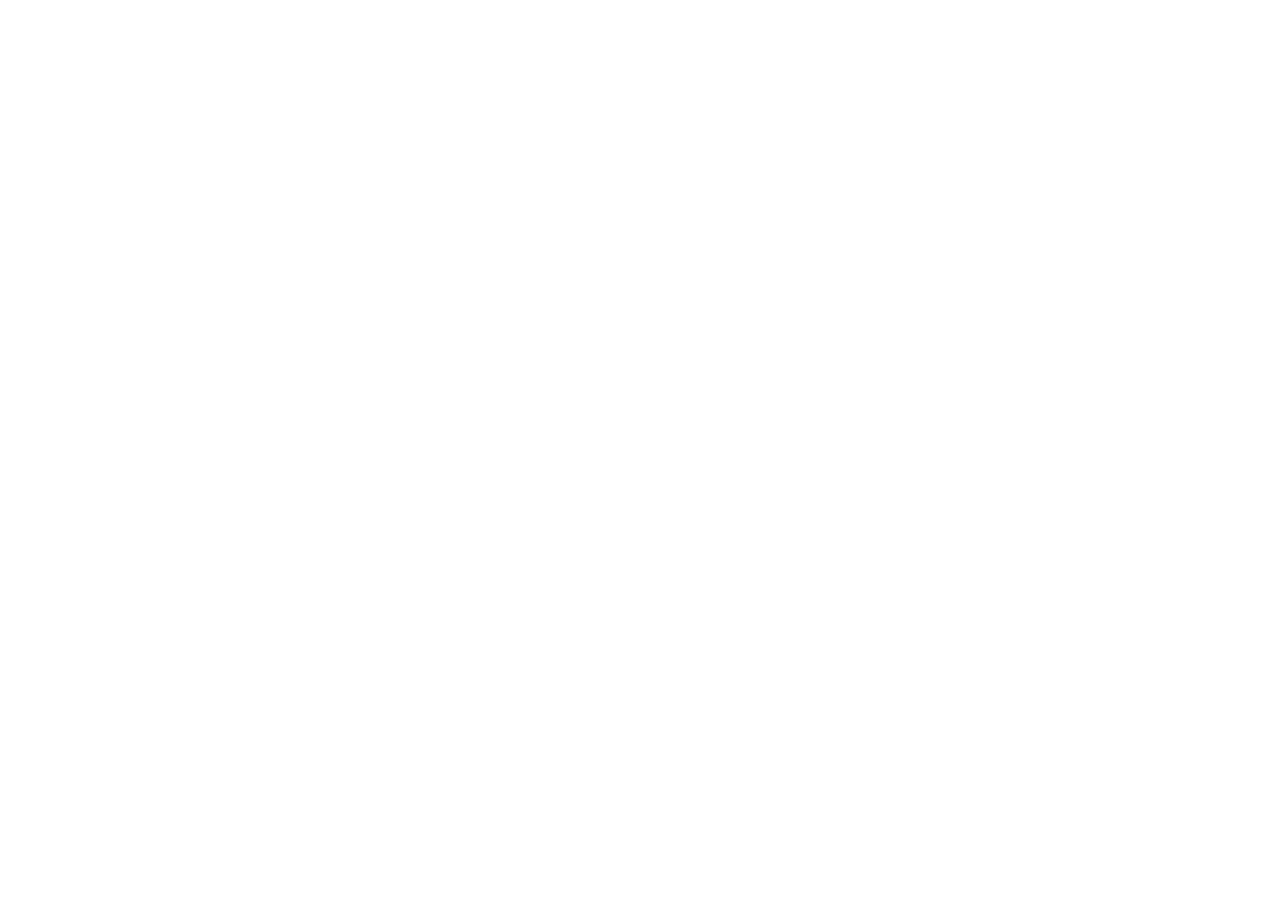
==== index.html @ 3644f4b9 "Criei o Index" ====
<!DOCTYPE html>
<html lang="en">
<head>
    <meta charset="UTF-8">
    <meta http-equiv="X-UA-Compatible" content="IE=edge">
    <meta name="viewport" content="width=device-width, initial-scale=1.0">
    <title>Projeto Redes Sociais</title>
    <link rel="shortcut icon" href="favicon.ico" type="image/x-icon">
    <link rel="stylesheet" href="estilos/style.css">
</head>
<body>
    
</body>
</html>
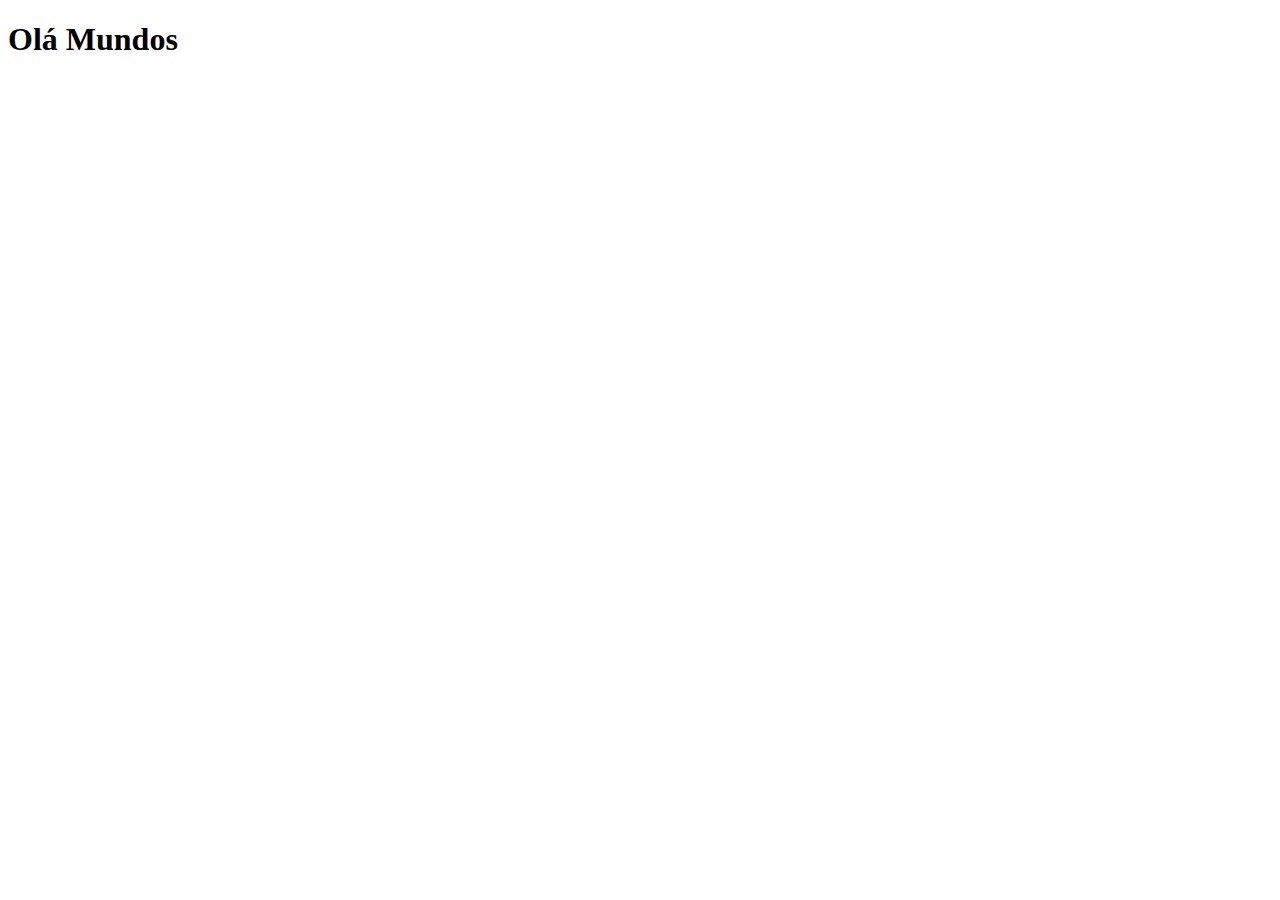
==== commit 679c5897: "Update index.html" ====
--- a/index.html
+++ b/index.html
@@ -9,6 +9,6 @@
     <link rel="stylesheet" href="estilos/style.css">
 </head>
 <body>
-    
+    <h1>Olá Mundos</h1>
 </body>
 </html>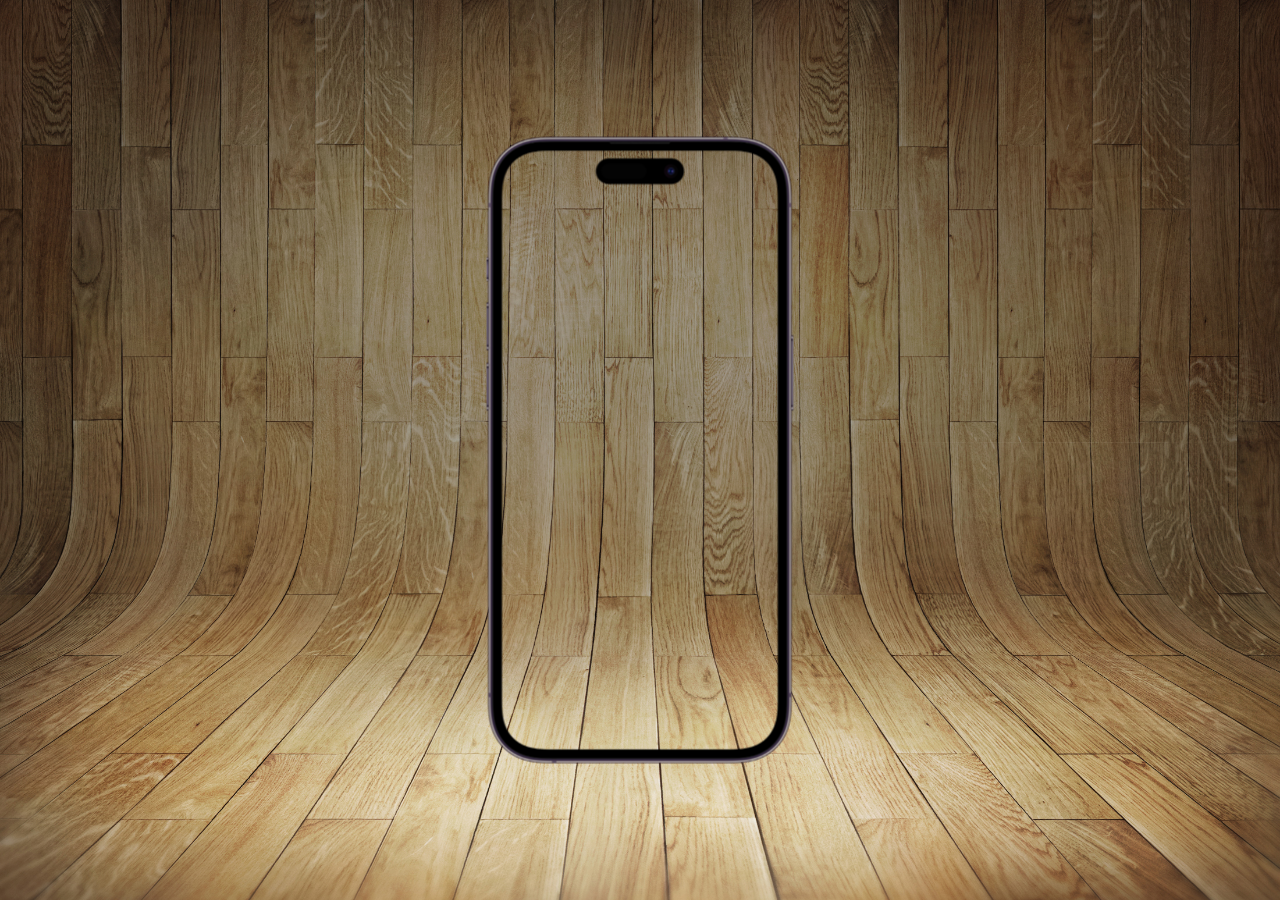
==== commit bf82f064: "atualizado" ====
--- a/index.html
+++ b/index.html
@@ -9,6 +9,13 @@
     <link rel="stylesheet" href="estilos/style.css">
 </head>
 <body>
-    <h1>Olá Mundos</h1>
+    <main>
+        <section id="telefone">
+            <img src="./imagens/frame-iphone-14.png" alt="">
+        </section>
+        <section id="links">
+
+        </section>
+    </main>
 </body>
 </html>--- a/estilos/style.css
+++ b/estilos/style.css
@@ -0,0 +1,38 @@
+@charset "UTF-8";
+
+* {
+    margin: 0PX;
+    padding: 0PX;
+    font-family: Arial, Helvetica, sans-serif;
+}
+
+HTML, body {
+    height: 100VH;
+    width: 100Vw;
+    background-color: black;
+}
+body {
+    background: url(../imagens/fundo-madeira.jpg) no-repeat top center;
+    background-size: cover;
+    background-attachment: fixed;
+}
+
+main {
+    position: relative;
+    height: 100vh;
+    
+
+}
+
+section#telefone {
+    position: absolute;
+    top: 50%;
+    left: 50%;
+    transform: translate(-50%, -50%);
+
+    height: 627px;
+    width: 311px;
+
+    background: url(../imagens/frame-iphone-141.png) no-repeat;
+    
+}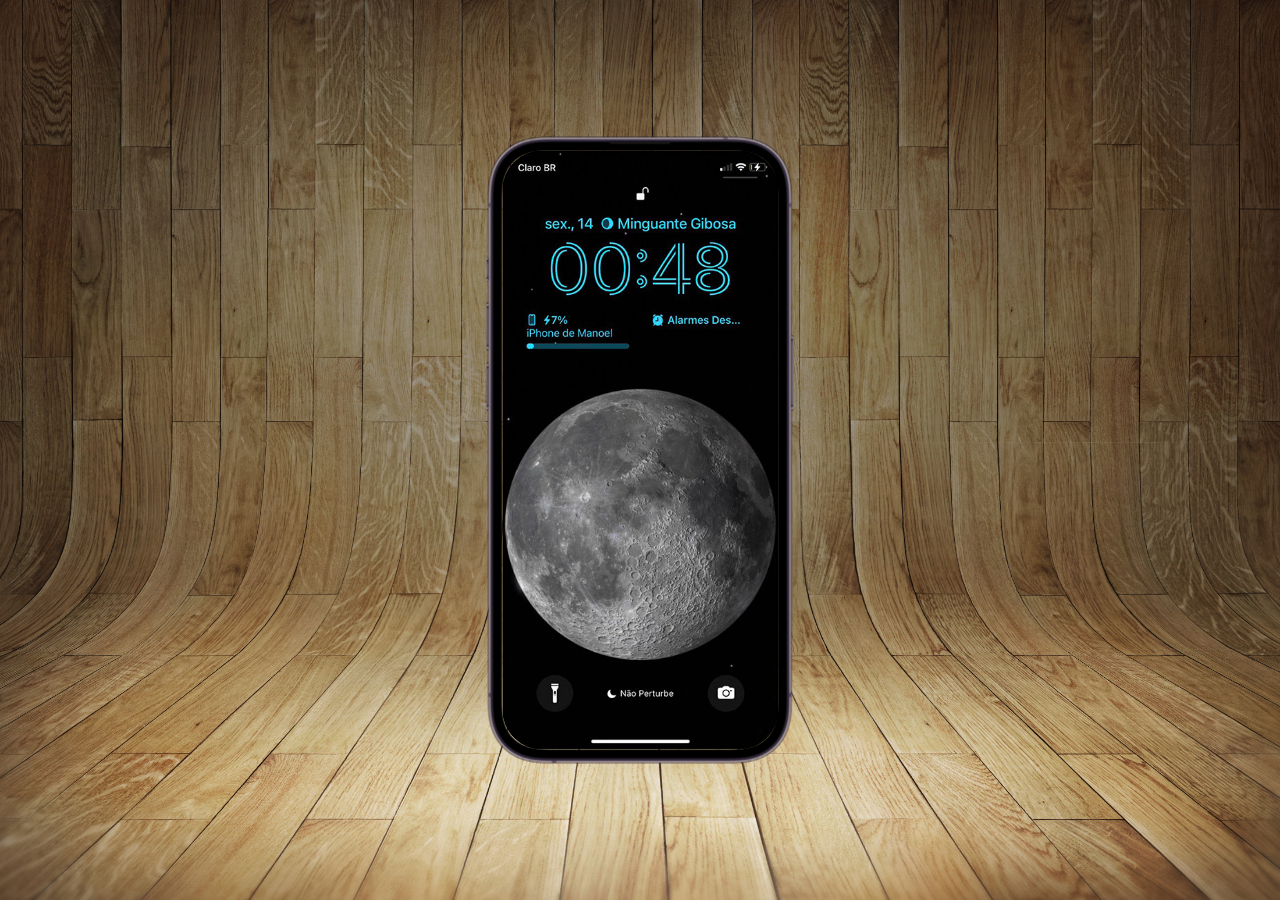
==== commit b9abca42: "Atualizado o celular" ====
--- a/index.html
+++ b/index.html
@@ -11,7 +11,7 @@
 <body>
     <main>
         <section id="telefone">
-            <img src="./imagens/frame-iphone-14.png" alt="">
+            <iframe src="home.html" frameborder="0" name="tela" id="tela" scrolling="no"></iframe>
         </section>
         <section id="links">
 
--- a/estilos/style.css
+++ b/estilos/style.css
@@ -35,4 +35,15 @@
 
     background: url(../imagens/frame-iphone-141.png) no-repeat;
     
+    
+}
+iframe#tela {
+    position: relative;
+    top: 14px;
+    left: 17.5px;
+    width: 276px;
+    height: 599px;
+    overflow: hidden;
+    border-radius: 40px;
+
 }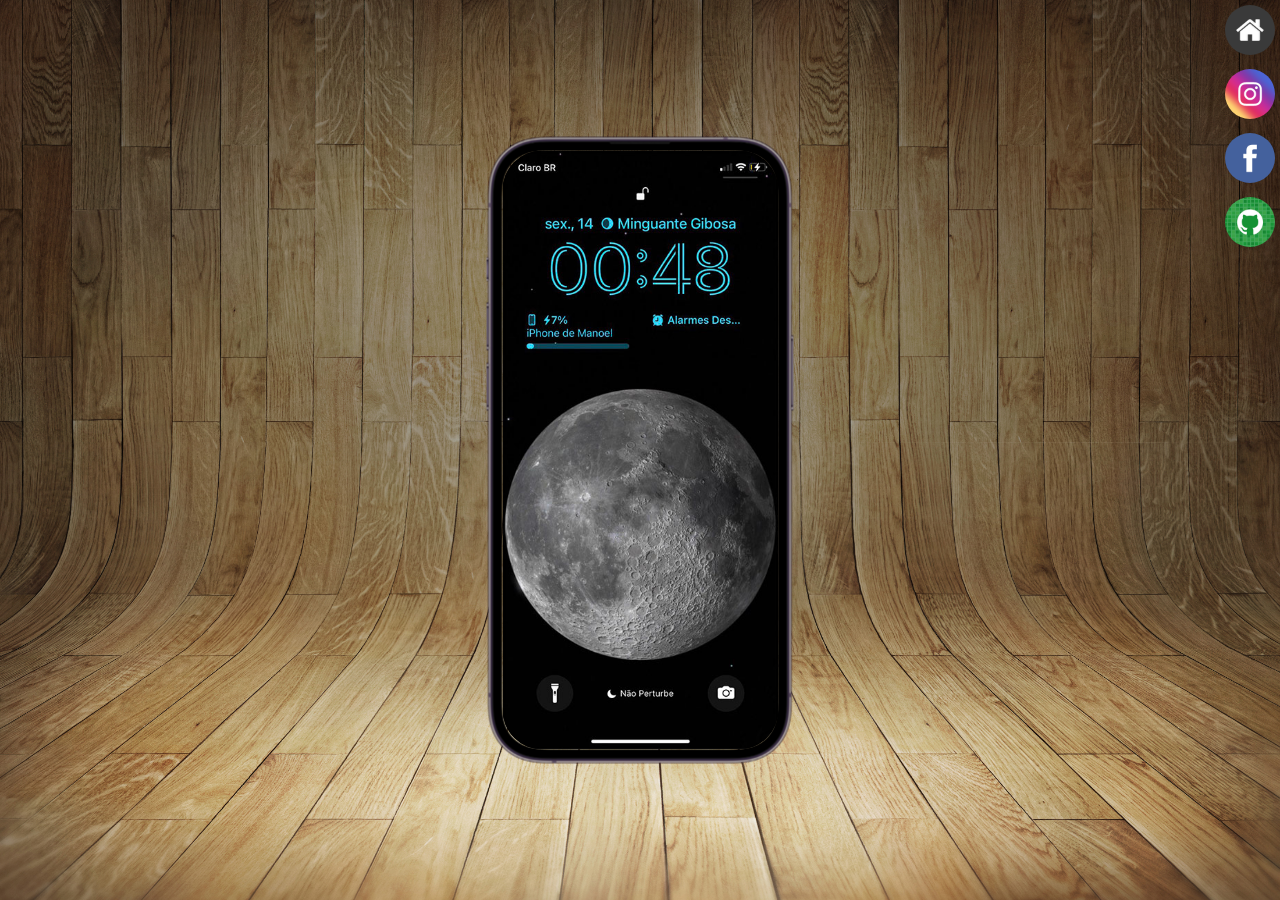
==== commit f2adf182: "atualizado" ====
--- a/index.html
+++ b/index.html
@@ -11,9 +11,14 @@
 <body>
     <main>
         <section id="telefone">
-            <iframe src="home.html" frameborder="0" name="tela" id="tela" scrolling="no"></iframe>
+            <iframe src="home.html" frameborder="0" name="tela" id="tela" scrolling="no"> Seu navegador não é compatível com isso</iframe>
         </section>
         <section id="links">
+            <a href="home.html" target="tela"><img src="imagens/logo-home.jpg" alt="Home"></a>
+            <a href="insta.html" target="tela"><img src="imagens/logo-instagram.jpg" alt="Instagram"></a>
+            <a href="face.html" target="tela"><img src="imagens/logo-facebook.jpg" alt="Facebook"></a>
+            <a href="github.html" target="tela"><img src="imagens/logo-github.jpg" alt=""></a>
+
 
         </section>
     </main>
--- a/estilos/style.css
+++ b/estilos/style.css
@@ -46,4 +46,23 @@
     overflow: hidden;
     border-radius: 40px;
 
+}
+section#links {
+    display: grid;
+    text-align: right;
+    
+    
+}
+section#links > a > img{
+    width: 50px;
+    border-radius: 50%;
+    transition: 0.5s;
+    margin: 5px;
+}
+section#links > a > img:hover {
+    box-shadow: 0px 0px 2px 2px rgb(0, 0, 0);
+    border: 1px solid white;
+    margin: 7px;
+    transition: 0.5s;
+    width: 55px;
 }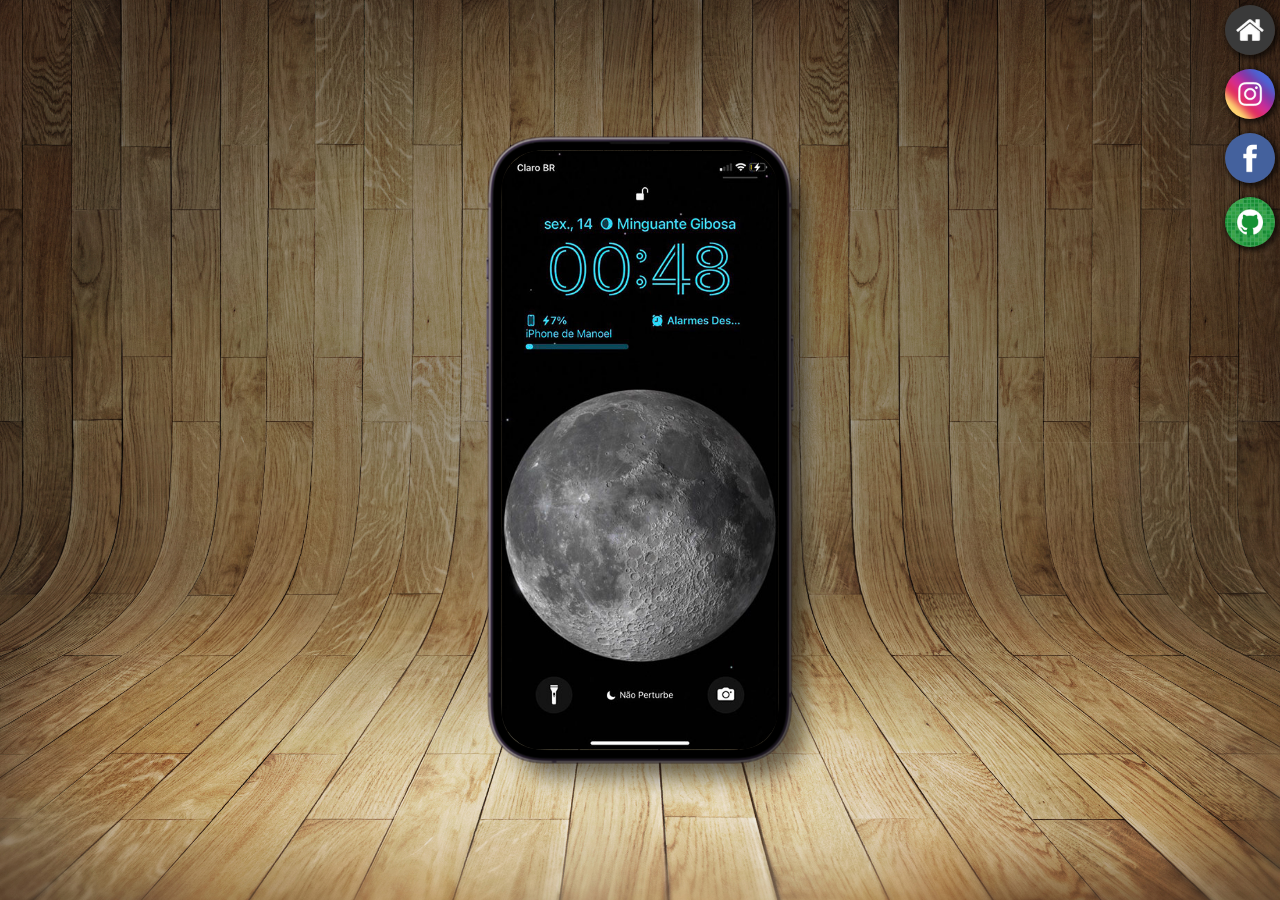
==== commit d2ddef3a: "Atualizado o favicon" ====
--- a/index.html
+++ b/index.html
@@ -5,7 +5,7 @@
     <meta http-equiv="X-UA-Compatible" content="IE=edge">
     <meta name="viewport" content="width=device-width, initial-scale=1.0">
     <title>Projeto Redes Sociais</title>
-    <link rel="shortcut icon" href="favicon.ico" type="image/x-icon">
+    <link rel="shortcut icon" href="favicon2.ico" type="image/x-icon">
     <link rel="stylesheet" href="estilos/style.css">
 </head>
 <body>
--- a/estilos/style.css
+++ b/estilos/style.css
@@ -9,7 +9,7 @@
 HTML, body {
     height: 100VH;
     width: 100Vw;
-    background-color: black;
+    background: black no-repeat;
 }
 body {
     background: url(../imagens/fundo-madeira.jpg) no-repeat top center;
@@ -40,16 +40,18 @@
 iframe#tela {
     position: relative;
     top: 14px;
-    left: 17.5px;
-    width: 276px;
+    left: 17px;
+    width: 277px;
     height: 599px;
     overflow: hidden;
     border-radius: 40px;
+    box-shadow: 18px 20px 20px 7px rgba(0, 0, 0, 0.501);
 
 }
 section#links {
     display: grid;
     text-align: right;
+    
     
     
 }
@@ -58,11 +60,16 @@
     border-radius: 50%;
     transition: 0.5s;
     margin: 5px;
+    box-sizing: border-box;
+    box-shadow: 2px 2px 5px 2px rgba(0, 0, 0, 0.595);
+    
 }
 section#links > a > img:hover {
-    box-shadow: 0px 0px 2px 2px rgb(0, 0, 0);
-    border: 1px solid white;
+    
+    border: 2px solid rgba(255, 255, 255, 0.581);
     margin: 7px;
-    transition: 0.5s;
+    padding: 2px;
+    transition: .7s;
     width: 55px;
+    box-shadow: 5px 5px 10px 4px rgba(0, 0, 0, 0.619);
 }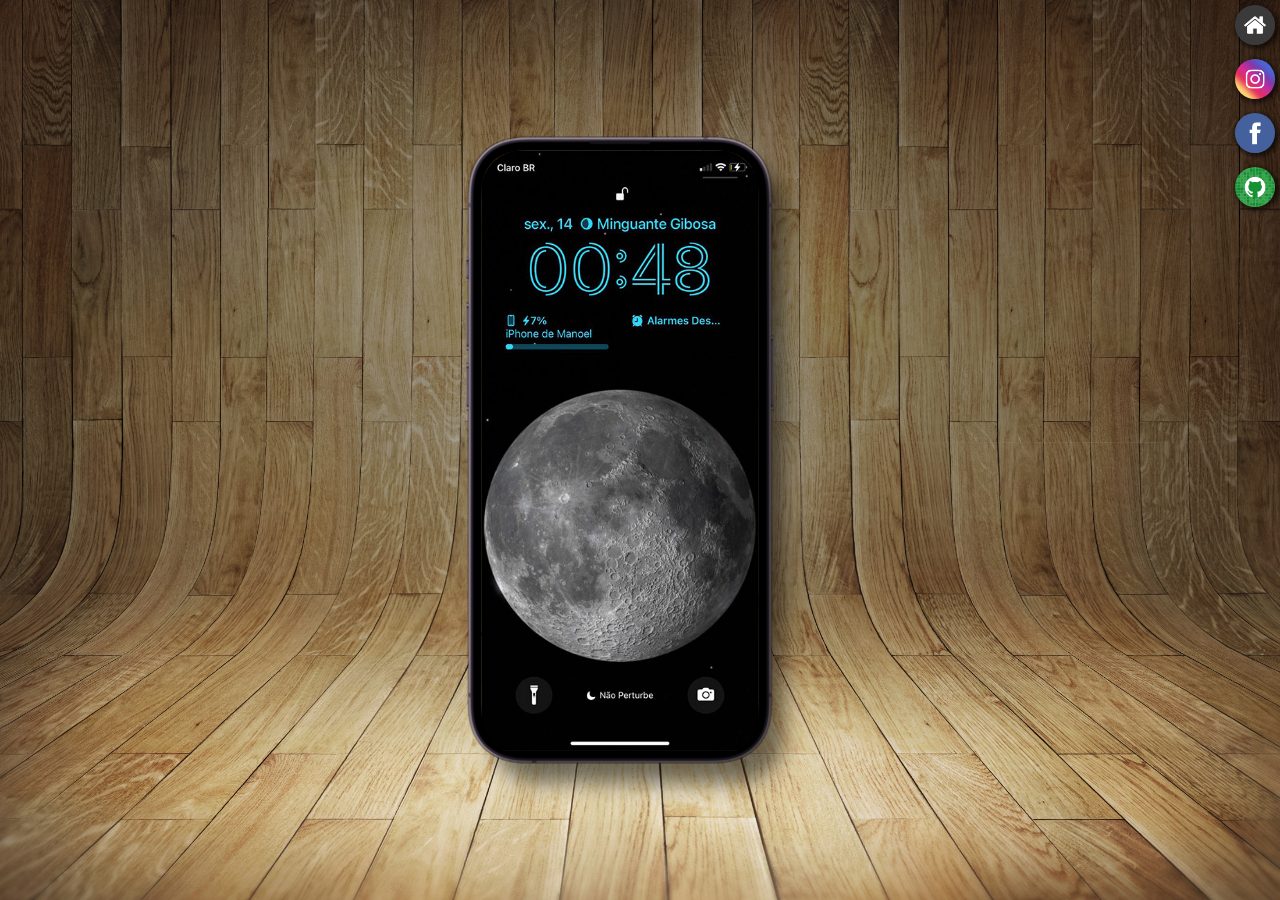
==== commit 45bda38a: "atualização" ====
--- a/index.html
+++ b/index.html
@@ -11,7 +11,7 @@
 <body>
     <main>
         <section id="telefone">
-            <iframe src="home.html" frameborder="0" name="tela" id="tela" scrolling="no"> Seu navegador não é compatível com isso</iframe>
+            <iframe src="home.html" frameborder="0" name="tela" id="tela"> Seu navegador não é compatível com isso</iframe>
         </section>
         <section id="links">
             <a href="home.html" target="tela"><img src="imagens/logo-home.jpg" alt="Home"></a>
--- a/estilos/style.css
+++ b/estilos/style.css
@@ -10,11 +10,14 @@
     height: 100VH;
     width: 100Vw;
     background: black no-repeat;
+    background-size: cover;
 }
 body {
     background: url(../imagens/fundo-madeira.jpg) no-repeat top center;
     background-size: cover;
-    background-attachment: fixed;
+
+
+    
 }
 
 main {
@@ -33,6 +36,8 @@
     height: 627px;
     width: 311px;
 
+    padding-right: 40px;
+
     background: url(../imagens/frame-iphone-141.png) no-repeat;
     
     
@@ -42,8 +47,8 @@
     top: 14px;
     left: 17px;
     width: 277px;
-    height: 599px;
-    overflow: hidden;
+    height: 605px;
+
     border-radius: 40px;
     box-shadow: 18px 20px 20px 7px rgba(0, 0, 0, 0.501);
 
@@ -56,7 +61,7 @@
     
 }
 section#links > a > img{
-    width: 50px;
+    width: 40px;
     border-radius: 50%;
     transition: 0.5s;
     margin: 5px;
